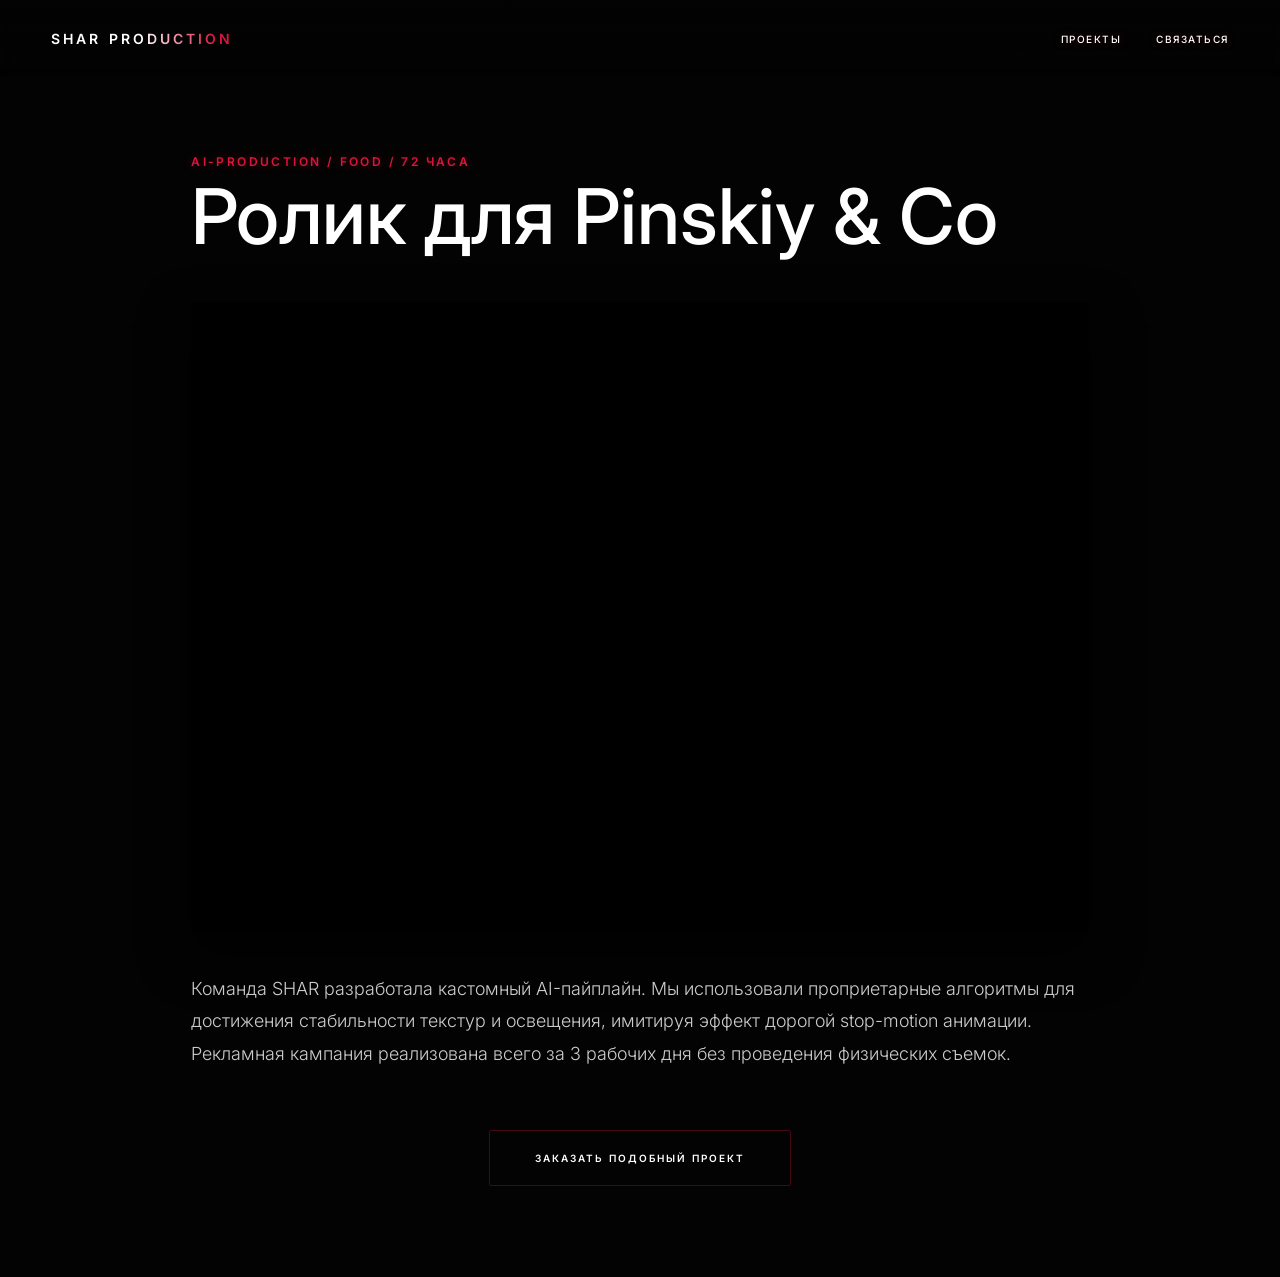
==== pinsky.html @ 938a5ae1 "Create pinsky.html" ====
<!DOCTYPE html>
<html lang="ru">
<head>
    <meta charset="UTF-8">
    <meta name="viewport" content="width=device-width, initial-scale=1.0">
    <title>Кейс Pinskiy & Co | AI Видеопродакшн SHAR</title>
    <link href="https://fonts.googleapis.com/css2?family=Inter:wght@300;400;500;600;700&display=swap" rel="stylesheet">
    <link rel="stylesheet" href="style.css">
    <style>
        .case-page { padding: 150px 4% 80px 4%; max-width: 1000px; margin: 0 auto; }
        .case-title { font-size: clamp(3rem, 6vw, 5rem); color: #fff; margin-bottom: 20px; font-weight: 500;}
        .case-text { font-size: 18px; color: #ccc; line-height: 1.8; margin-top: 40px; }
        .case-video { width: 100%; height: 70vh; background: #000; margin: 40px 0; border-radius: 2px; box-shadow: 0 20px 50px rgba(0,0,0,0.8); }
        .case-video iframe { width: 100%; height: 100%; border: none; }
    </style>
</head>
<body>

<div class="custom-cursor"></div>

<nav>
    <a href="index.html" class="logo"><span>SHAR</span> PRODUCTION</a>
    <div class="nav-right">
        <a href="index.html#work" class="nav-link">Проекты</a>
        <a href="index.html#order" class="nav-link">Связаться</a>
    </div>
</nav>

<div class="case-page fade-in-section">
    <span style="color: var(--brand-red); font-size: 12px; letter-spacing: 0.2em; text-transform: uppercase; font-weight: 600; text-shadow: 0 0 10px rgba(220,20,60,0.4);">AI-Production / Food / 72 часа</span>
    <h1 class="case-title">Ролик для Pinskiy & Co</h1>
    
    <div class="case-video">
        <iframe src="https://player.vimeo.com/video/1169962484" frameborder="0" allow="autoplay; fullscreen"></iframe>
    </div>

    <div class="case-text">
        <p>Команда SHAR разработала кастомный AI-пайплайн. Мы использовали проприетарные алгоритмы для достижения стабильности текстур и освещения, имитируя эффект дорогой stop-motion анимации.</p>
        <p>Рекламная кампания реализована всего за 3 рабочих дня без проведения физических съемок.</p>
        
        <div style="margin-top: 60px; text-align: center;">
            <a href="index.html#order" class="btn-minimal">ЗАКАЗАТЬ ПОДОБНЫЙ ПРОЕКТ</a>
        </div>
    </div>
</div>

<script src="script.js"></script>
</body>
</html>
---- style.css ----
/* ========== CSS VARIABLES ========== */
:root { 
    --brand-red: #DC143C; 
    --bg: #030303; 
    --white: #FFFFFF;
    --grey: rgba(255, 255, 255, 0.4);
    --line: rgba(255, 255, 255, 0.1);
    --aura-base: rgba(220, 20, 60, 0.35);
    --glow: rgba(220, 20, 60, 0.7);
    --aura-strong: rgba(220, 20, 60, 0.9);
    --pulse-glass: rgba(220, 20, 60, 0.05);
    --ease-luxe: cubic-bezier(0.16, 1, 0.3, 1);
}

/* ========== BASE RESET ========== */
* { margin: 0; padding: 0; box-sizing: border-box; }
html { scroll-behavior: smooth; }
body { 
    font-family: 'Inter', sans-serif; 
    background: var(--bg); 
    color: var(--white); 
    font-weight: 300; 
    -webkit-font-smoothing: antialiased; 
    overflow-x: hidden; 
    -webkit-tap-highlight-color: transparent !important;
    cursor: none; 
}

a, a:link, a:visited { 
    color: #ffffff !important; 
    text-decoration: none !important; 
    outline: none !important; 
    cursor: none; 
}

/* ========== CUSTOM CURSOR ========== */
.custom-cursor {
    width: 12px; height: 12px; border-radius: 50%;
    background: var(--brand-red); position: fixed; pointer-events: none;
    z-index: 100000; transform: translate(-50%, -50%);
    transition: width 0.3s var(--ease-luxe), height 0.3s var(--ease-luxe), opacity 0.3s;
    box-shadow: 0 0 20px var(--glow), 0 0 40px var(--aura-base); opacity: 0;
    will-change: transform, width, height;
}
.custom-cursor.active { opacity: 1; }
.custom-cursor.hover { width: 40px; height: 40px; background: rgba(220, 20, 60, 0.2); }

/* ========== SCROLL REVEAL ANIMATIONS ========== */
.fade-in-section { opacity: 0; transform: translateY(40px); transition: opacity 0.8s var(--ease-luxe), transform 0.8s var(--ease-luxe); will-change: opacity, transform; }
.fade-in-section.is-visible { opacity: 1; transform: translateY(0); }
.stagger-item { opacity: 0; transform: translateY(30px); transition: opacity 0.6s var(--ease-luxe), transform 0.6s var(--ease-luxe); will-change: opacity, transform; }
.stagger-item.is-visible { opacity: 1; transform: translateY(0); }

/* ========== KEYFRAME ANIMATIONS ========== */
@keyframes premium-pulse {
    0% { box-shadow: 0 0 8px var(--aura-base); border-color: rgba(220, 20, 60, 0.3); }
    50% { box-shadow: 0 0 25px var(--glow), 0 0 50px var(--aura-base); border-color: rgba(220, 20, 60, 0.7); }
    100% { box-shadow: 0 0 8px var(--aura-base); border-color: rgba(220, 20, 60, 0.3); }
}
@keyframes text-aura-hover {
    from { text-shadow: 0 0 10px var(--aura-base); }
    to { text-shadow: 0 0 18px var(--aura-strong), 0 0 35px var(--brand-red); color: #fff; }
}
@keyframes shimmer { to { background-position: 200% center; } }
@keyframes float { 0%, 100% { transform: translateY(0); } 50% { transform: translateY(-10px); } }
@keyframes pulse-glow { 0%, 100% { opacity: 0.6; } 50% { opacity: 1; } }

/* ========== NAVIGATION ========== */
nav { position: fixed; top: 0; left: 0; width: 100%; padding: 30px 4%; display: flex; justify-content: space-between; align-items: center; z-index: 90000; background: linear-gradient(to bottom, rgba(3,3,3,0.95) 0%, transparent 100%); backdrop-filter: blur(10px); }
.logo { font-size: 14px; font-weight: 600; letter-spacing: 0.22em; text-transform: uppercase; cursor: none; background: linear-gradient(90deg, #fff 0%, #fff 25%, var(--brand-red) 45%, var(--brand-red) 55%, #fff 75%, #fff 100%); background-size: 200% auto; -webkit-background-clip: text; -webkit-text-fill-color: transparent; animation: shimmer 7s linear infinite; }
.nav-right { display: flex; align-items: center; gap: 35px; }
.nav-link { font-size: 10px; text-transform: uppercase; letter-spacing: 0.15em; font-weight: 500; cursor: none; text-shadow: 0 0 10px var(--aura-base) !important; transition: all 0.4s var(--ease-luxe) !important; }
.nav-link:hover, .nav-link:active { animation: text-aura-hover 0.5s forwards !important; }
.phone-link { padding: 10px 18px; border-radius: 2px; background: transparent !important; cursor: none; border: 1px solid rgba(220, 20, 60, 0.3); font-size: 10px; text-transform: uppercase; letter-spacing: 0.15em; font-weight: 600; animation: premium-pulse 3s infinite ease-in-out !important; transition: all 0.4s var(--ease-luxe) !important; }
.phone-link:hover, .phone-link:active { background: var(--pulse-glass) !important; border-color: var(--brand-red) !important; box-shadow: 0 0 25px var(--aura-strong) !important; text-shadow: 0 0 8px rgba(255,255,255,0.7) !important; }

/* ========== HERO SECTION ========== */
.hero { position: relative; height: 100vh; display: flex; align-items: flex-end; padding: 0 4% 100px 4%; overflow: hidden; }
.video-bg { position: absolute; top: 0; left: 0; width: 100%; height: 100%; z-index: 1; pointer-events: none; background: #000; }
.video-bg iframe { width: 100vw; height: 56.25vw; min-height: 100vh; min-width: 177.77vh; position: absolute; top: 50%; left: 50%; transform: translate(-50%, -50%); }
.overlay { position: absolute; inset: 0; background: linear-gradient(0deg, rgba(3,3,3,0.95) 0%, transparent 50%), linear-gradient(90deg, rgba(3,3,3,0.7) 0%, transparent 60%); z-index: 2; }
.hero-content { position: relative; z-index: 10; max-width: 900px; will-change: transform; }
.hero-content h1 { font-size: clamp(3.5rem, 8vw, 6rem); font-weight: 600; letter-spacing: -0.03em; line-height: 0.9; margin-bottom: 30px; color: #fff; }
.hero-content h1 span { background: linear-gradient(90deg, #fff 0%, #fff 25%, var(--brand-red) 45%, var(--brand-red) 55%, #fff 75%, #fff 100%); background-size: 200% auto; -webkit-background-clip: text; -webkit-text-fill-color: transparent; animation: shimmer 9s linear infinite; }
.hero-content p { font-size: clamp(1rem, 1.8vw, 1.2rem); color: rgba(255,255,255,0.6); line-height: 1.7; max-width: 500px; font-weight: 300; }
.scroll-indicator { position: absolute; bottom: 40px; left: 50%; transform: translateX(-50%); z-index: 10; display: flex; flex-direction: column; align-items: center; gap: 10px; animation: float 2s ease-in-out infinite; }
.scroll-indicator span { font-size: 9px; letter-spacing: 0.2em; text-transform: uppercase; color: var(--grey); }
.scroll-indicator::after { content: ''; width: 1px; height: 40px; background: linear-gradient(to bottom, var(--brand-red), transparent); animation: pulse-glow 2s ease-in-out infinite; }

/* ========== SECTIONS ========== */
.section { padding: 140px 4%; border-top: 1px solid var(--line); position: relative; }
.label { font-size: 10px; color: var(--brand-red); text-transform: uppercase; letter-spacing: 0.3em; margin-bottom: 60px; display: flex; align-items: center; gap: 20px; font-weight: 600; text-shadow: 0 0 10px var(--aura-base); position: relative; }
.label::after { content: ''; height: 1px; flex-grow: 1; background: linear-gradient(to right, var(--line), transparent); }

/* ========== MANIFESTO ========== */
.manifesto { padding: 120px 4%; display: grid; grid-template-columns: 1fr 1.5fr; gap: 10%; align-items: center; }
.manifesto-title { font-size: 10px; color: var(--brand-red); text-transform: uppercase; letter-spacing: 0.3em; font-weight: 600; text-shadow: 0 0 12px var(--aura-base); }
.manifesto-text { font-size: clamp(2rem, 4vw, 3.5rem); line-height: 1.15; letter-spacing: -0.02em; font-weight: 500; color: #fff; }
.manifesto-text span { color: var(--brand-red); font-weight: 600; text-shadow: 0 0 20px var(--aura-base); }
.manifesto-sub { margin-top: 35px; font-size: clamp(1rem, 1.6vw, 1.1rem); color: var(--grey); line-height: 1.8; max-width: 650px; font-weight: 300; }
.manifesto-sub span { color: #fff; font-weight: 400; }

/* ========== SOCIAL PROOF ========== */
.social-proof { padding: 100px 4%; border-top: 1px solid var(--line); }
.stats-grid { display: grid; grid-template-columns: repeat(3, 1fr); gap: 60px; margin-bottom: 80px; }
.stat-item { text-align: center; }
.stat-number { font-size: clamp(3rem, 5vw, 4.5rem); font-weight: 600; color: var(--brand-red); line-height: 1; margin-bottom: 15px; text-shadow: 0 0 30px var(--aura-base); }
.stat-label { font-size: 11px; text-transform: uppercase; letter-spacing: 0.2em; color: var(--grey); }
.clients-grid { display: grid; grid-template-columns: repeat(4, 1fr); gap: 30px; margin-top: 60px; }
.client-logo { aspect-ratio: 16/9; border: 1px solid var(--line); border-radius: 2px; display: flex; align-items: center; justify-content: center; font-size: clamp(1.2rem, 2vw, 1.8rem); font-weight: 600; color: rgba(255,255,255,0.3); transition: all 0.4s var(--ease-luxe); background: rgba(255,255,255,0.01); }
.client-logo:hover { border-color: var(--brand-red); color: var(--brand-red); transform: translateY(-5px); box-shadow: 0 10px 40px rgba(220, 20, 60, 0.2); }

/* ========== PROJECTS GRID ========== */
.grid { display: grid; grid-template-columns: repeat(2, 1fr); gap: 2.5vw; }
.case { position: relative; aspect-ratio: 16/9; background: #0a0a0a; cursor: none; overflow: hidden; border-radius: 2px; transition: transform 0.6s var(--ease-luxe), box-shadow 0.6s var(--ease-luxe); }
.case:hover { transform: scale(1.02); box-shadow: 0 20px 60px rgba(0,0,0,0.8), 0 0 40px var(--aura-base); }
.case img { width: 100%; height: 100%; object-fit: cover; transition: transform 1.2s var(--ease-luxe), filter 0.6s var(--ease-luxe); filter: grayscale(0.7) brightness(0.5); }
.case:hover img { transform: scale(1.08); filter: grayscale(0) brightness(1); }
.case-info { position: absolute; inset: 0; padding: 45px; display: flex; flex-direction: column; justify-content: flex-end; background: linear-gradient(0deg, rgba(0,0,0,0.9) 0%, transparent 70%); opacity: 0; transition: opacity 0.5s var(--ease-luxe); }
.case:hover .case-info { opacity: 1; }
.case-info h3 { font-size: clamp(1.6rem, 2.2vw, 2.2rem); font-weight: 600; letter-spacing: -0.02em; color: #fff; margin-bottom: 10px; }
.watch-case-btn { display: inline-block; margin-top: 15px; padding: 12px 25px; border: 1px solid var(--brand-red); border-radius: 2px; font-size: 9px; text-transform: uppercase; letter-spacing: 0.2em; color: var(--brand-red); background: transparent; transition: all 0.3s var(--ease-luxe); }
.watch-case-btn:hover { background: var(--brand-red); color: #fff; box-shadow: 0 0 20px var(--glow); }

/* ========== TEAM GRID ========== */
.team-grid { display: grid; grid-template-columns: repeat(3, 1fr); gap: 60px 4%; }
.member { border-top: 1px solid var(--line); padding-top: 30px; transition: transform 0.4s var(--ease-luxe); transform-style: preserve-3d; perspective: 1000px; }
.member:hover { transform: translateY(-5px); }
.member::before { content: ''; display: block; width: 80px; height: 80px; border-radius: 50%; background: linear-gradient(135deg, var(--brand-red) 0%, rgba(220, 20, 60, 0.3) 100%); margin-bottom: 20px; box-shadow: 0 0 30px rgba(220, 20, 60, 0.3); }
.member h4 { font-size: clamp(1.15rem, 1.6vw, 1.4rem); font-weight: 500; margin-bottom: 10px; letter-spacing: -0.01em; color: #fff; }
.member p { font-size: 10px; text-transform: uppercase; color: var(--brand-red); letter-spacing: 0.15em; font-weight: 600; text-shadow: 0 0 10px var(--aura-base); }

/* ========== PRICING ========== */
.pricing-grid { display: grid; grid-template-columns: repeat(3, 1fr); gap: 25px; }
.price-card { padding: 55px 45px; border: 1px solid var(--line); transition: transform 0.6s var(--ease-luxe), border-color 0.6s var(--ease-luxe), box-shadow 0.6s var(--ease-luxe); border-radius: 2px; display: flex; flex-direction: column; background: rgba(255,255,255,0.005); }
.price-card:hover { transform: translateY(-8px); border-color: rgba(255,255,255,0.25); box-shadow: 0 20px 60px rgba(0,0,0,0.6); }
.price-card h3 { font-size: 10px; color: var(--brand-red); text-transform: uppercase; margin-bottom: 30px; letter-spacing: 0.2em; font-weight: 600; text-shadow: 0 0 10px var(--aura-base); }
.price-card .val { font-size: clamp(2rem, 2.8vw, 2.8rem); margin-bottom: 35px; font-weight: 500; letter-spacing: -0.02em; color: #fff; }
.price-card ul { list-style: none; flex-grow: 1; }
.price-card li { font-size: 13px; color: #ccc; margin-bottom: 18px; line-height: 1.6; border-bottom: 1px solid rgba(255,255,255,0.03); padding-bottom: 12px; }
.price-card li:last-child { border-bottom: none; }
.premium-pack { border-color: rgba(220, 20, 60, 0.4); box-shadow: 0 0 40px rgba(220, 20, 60, 0.15); transform: scale(1.02); }
.premium-pack:hover { box-shadow: 0 0 60px rgba(220, 20, 60, 0.3), 0 20px 60px rgba(0,0,0,0.6); }

/* ========== BUTTONS ========== */
.btn-minimal, .order-btn { display: inline-block; padding: 18px 45px; cursor: none; border-radius: 2px; background: transparent !important; text-align: center; font-size: 10px; text-transform: uppercase; letter-spacing: 0.2em; font-weight: 600; border: 1px solid rgba(220, 20, 60, 0.3); animation: premium-pulse 3s infinite ease-in-out !important; transition: all 0.4s var(--ease-luxe) !important; position: relative; overflow: hidden; color: #fff !important; }
.btn-minimal::after, .order-btn::after { content: ''; position: absolute; inset: 0; background: radial-gradient(circle, var(--brand-red) 0%, transparent 70%); opacity: 0; transform: scale(0); transition: transform 0.6s, opacity 0.6s; }
.btn-minimal.ripple::after, .order-btn.ripple::after { transform: scale(2); opacity: 0.3; }
.btn-minimal:hover, .btn-minimal:active, .order-btn:hover, .order-btn:active { background: var(--pulse-glass) !important; border-color: var(--brand-red) !important; box-shadow: 0 0 35px var(--aura-strong) !important; text-shadow: 0 0 5px #fff !important; transform: translateY(-2px); }
.order-btn { margin-top: 25px; padding: 18px; width: 100%; }

/* ========== JOURNAL ========== */
.journal-grid { display: grid; grid-template-columns: repeat(3, 1fr); gap: 25px; }
.journal-card { border: 1px solid var(--line); border-radius: 2px; overflow: hidden; display: flex; flex-direction: column; transition: all 0.5s var(--ease-luxe); background: rgba(255,255,255,0.01); cursor: none; }
.journal-card:hover { border-color: var(--brand-red); box-shadow: 0 0 30px var(--aura-base), 0 20px 60px rgba(0,0,0,0.6); transform: translateY(-8px); }
.j-img-wrap { width: 100%; aspect-ratio: 16/9; overflow: hidden; }
.j-img-wrap img { width: 100%; height: 100%; object-fit: cover; filter: grayscale(0.6) brightness(0.7); transition: transform 1s var(--ease-luxe), filter 0.6s var(--ease-luxe); }
.journal-card:hover .j-img-wrap img { filter: grayscale(0) brightness(1); transform: scale(1.1); }
.j-content { padding: 35px; display: flex; flex-direction: column; flex-grow: 1; }
.j-tag { font-size: 10px; color: var(--brand-red); text-transform: uppercase; letter-spacing: 0.15em; font-weight: 600; margin-bottom: 15px; text-shadow: 0 0 8px var(--aura-base); }
.j-title { font-size: 19px; font-weight: 500; line-height: 1.45; color: #fff; margin-bottom: 20px; letter-spacing: -0.01em; }
.j-read-time { font-size: 9px; color: var(--grey); text-transform: uppercase; letter-spacing: 0.15em; margin-bottom: 15px; }
.j-link { margin-top: auto; font-size: 10px; color: var(--grey) !important; text-transform: uppercase; letter-spacing: 0.2em; transition: 0.4s; }
.journal-card:hover .j-link { color: var(--brand-red) !important; text-shadow: 0 0 10px var(--aura-base) !important; }

/* ========== CONTACT FORM ========== */
.order-wrap { display: grid; grid-template-columns: 1fr 1.2fr; gap: 10%; align-items: start; }
.order-info h2 { font-size: clamp(2.8rem, 4.5vw, 4.5rem); font-weight: 500; line-height: 1; margin-bottom: 50px; letter-spacing: -0.03em; color: #fff; }
.order-info h2 span { color: var(--brand-red); text-shadow: 0 0 25px var(--aura-base); }
.c-item { margin-bottom: 30px; }
.c-item p { font-size: 10px; text-transform: uppercase; color: var(--brand-red); letter-spacing: 0.2em; margin-bottom: 12px; font-weight: 600; text-shadow: 0 0 8px var(--aura-base); }
.c-link, .c-address { font-size: clamp(1.15rem, 2.2vw, 1.35rem); font-weight: 300; display: block; width: fit-content; transition: all 0.4s var(--ease-luxe) !important; text-shadow: 0 0 10px var(--aura-base) !important; color: #fff !important; }
.c-link:hover, .c-link:active { animation: text-aura-hover 0.5s forwards !important; transform: translateX(5px); }

.form-input { width: 100%; background: transparent; border: none; border-bottom: 1px solid var(--line); color: #fff; padding: 28px 0; font-size: 16px; margin-bottom: 45px; outline: none; transition: border-color 0.4s var(--ease-luxe), box-shadow 0.4s var(--ease-luxe); font-family: inherit; position: relative; }
.form-input:focus { border-bottom-color: var(--brand-red); box-shadow: 0 15px 15px -15px var(--aura-base); }
.form-input.valid { border-bottom-color: #00ff00; }
.form-input.invalid { border-bottom-color: #ff0000; }

.btn-submit { background: transparent !important; color: #ffffff !important; padding: 24px; font-size: 11px; font-weight: 600; text-transform: uppercase; letter-spacing: 0.2em; cursor: none; width: 100%; border: 1px solid rgba(220, 20, 60, 0.3); border-radius: 2px; animation: premium-pulse 3s infinite ease-in-out !important; transition: all 0.4s var(--ease-luxe) !important; }
.btn-submit:hover, .btn-submit:active { background: var(--pulse-glass) !important; border-color: var(--brand-red) !important; box-shadow: 0 0 40px var(--aura-strong) !important; text-shadow: 0 0 5px #fff !important; }

/* ========== TOAST ========== */
.toast { position: fixed; bottom: 40px; right: 40px; padding: 20px 30px; background: rgba(0,0,0,0.95); border: 1px solid var(--brand-red); border-radius: 2px; color: #fff; font-size: 12px; text-transform: uppercase; letter-spacing: 0.15em; z-index: 50000; opacity: 0; transform: translateY(20px); transition: opacity 0.4s var(--ease-luxe), transform 0.4s var(--ease-luxe); box-shadow: 0 10px 40px rgba(220, 20, 60, 0.4); }
.toast.show { opacity: 1; transform: translateY(0); }

/* ========== MODALS ========== */
.modal { position: fixed; inset: 0; background: rgba(3,3,3,0.98); z-index: 100000; display: none; padding: 140px 4% 80px 4%; overflow-y: auto; backdrop-filter: blur(20px); }
.modal.active { display: block; animation: modalFadeIn 0.5s var(--ease-luxe); }
@keyframes modalFadeIn { from { opacity: 0; } to { opacity: 1; } }
.close-case { position: fixed; top: 140px; right: 4%; font-size: 11px; cursor: none; letter-spacing: 0.2em; font-weight: 600; z-index: 100001; text-shadow: 0 0 10px var(--aura-base) !important; transition: 0.3s; padding: 15px 25px; border: 1px solid var(--line); border-radius: 2px; background: rgba(0,0,0,0.5); backdrop-filter: blur(10px); color: #fff !important;}
.close-case:hover, .close-case:active { animation: text-aura-hover 0.5s forwards !important; border-color: var(--brand-red); box-shadow: 0 0 30px var(--aura-base); }
.m-video-container { width: 100%; height: 80vh; background: #000; margin-bottom: 80px; border-radius: 2px; overflow: hidden; box-shadow: 0 30px 80px rgba(0,0,0,0.9), 0 0 60px var(--aura-base); }
.m-video-container iframe { width: 100%; height: 100%; border: none; }
.m-content { max-width: 1200px; margin: 0 auto; display: grid; grid-template-columns: 1fr 1.5fr; gap: 100px; }
.m-header h2 { font-size: clamp(2.2rem, 4.5vw, 3.5rem); font-weight: 600; letter-spacing: -0.02em; margin-bottom: 18px; color: #fff; }
.m-header p { color: var(--brand-red); font-size: 12px; text-transform: uppercase; letter-spacing: 0.2em; font-weight: 600; text-shadow: 0 0 10px var(--aura-base); }
.m-details h5 { font-size: 10px; color: var(--grey); text-transform: uppercase; letter-spacing: 0.2em; margin-bottom: 18px; margin-top: 50px; font-weight: 600; }
.m-details h5:first-child { margin-top: 0; }
.m-details p { font-size: 16px; line-height: 1.85; color: #ccc; font-weight: 300; }
.m-cta-wrap { margin-top: 80px; padding-top: 60px; border-top: 1px solid var(--line); }
.project-metrics { display: grid; grid-template-columns: repeat(3, 1fr); gap: 30px; margin-top: 50px; padding-top: 50px; border-top: 1px solid var(--line); }
.metric-item { text-align: center; }
.metric-value { font-size: clamp(2rem, 3vw, 2.5rem); font-weight: 600; color: var(--brand-red); margin-bottom: 10px; }
.metric-label { font-size: 10px; text-transform: uppercase; color: var(--grey); letter-spacing: 0.15em; }

/* ========== RESPONSIVE - MOBILE ========== */
@media (max-width: 900px) { 
    nav { padding: 20px 6%; }
    .nav-link { display: none; }
    .logo { font-size: 12px; }
    .phone-link { padding: 8px 12px; font-size: 9px; }
    .hero { padding: 0 6% 80px 6%; }
    .hero-content h1 { font-size: clamp(2.5rem, 10vw, 4rem); }
    .scroll-indicator { display: none; }
    .manifesto { grid-template-columns: 1fr; gap: 40px; padding: 100px 6%; }
    .manifesto-text { font-size: clamp(1.8rem, 8vw, 2.5rem); }
    .section { padding: 100px 6%; }
    .grid { grid-template-columns: 1fr; gap: 25px; }
    .stats-grid { grid-template-columns: 1fr; gap: 40px; }
    .clients-grid { grid-template-columns: repeat(2, 1fr); gap: 20px; }
    .team-grid { grid-template-columns: 1fr 1fr; gap: 50px 25px; }
    .member::before { width: 60px; height: 60px; }
    .pricing-grid, .journal-grid { grid-template-columns: 1fr; gap: 25px; }
    .premium-pack { transform: scale(1); }
    .order-wrap { grid-template-columns: 1fr; gap: 60px; }
    .modal { padding: 100px 6% 80px 6%; }
    .close-case { top: 100px; right: 6%; }
    .m-video-container { height: 45vh; margin-bottom: 50px; margin-top: 40px; }
    .m-content { grid-template-columns: 1fr; gap: 50px; }
    .project-metrics { grid-template-columns: 1fr; gap: 30px; }
    .case-info { padding: 25px; opacity: 1; background: linear-gradient(0deg, rgba(0,0,0,0.95) 0%, transparent 100%); }
    .case img { filter: grayscale(0) brightness(0.7); }
    body { cursor: auto; }
    a, .nav-link, .phone-link, .btn-minimal, .order-btn, .btn-submit, .case, .journal-card, .close-case { cursor: pointer; }
    .custom-cursor { display: none; }
}

@media (max-width: 480px) { 
    .team-grid { grid-template-columns: 1fr; gap: 40px; }
    .stats-grid { gap: 30px; }
}

@media (prefers-reduced-motion: reduce) {
    *, *::before, *::after { animation-duration: 0.01ms !important; animation-iteration-count: 1 !important; transition-duration: 0.01ms !important; }
}
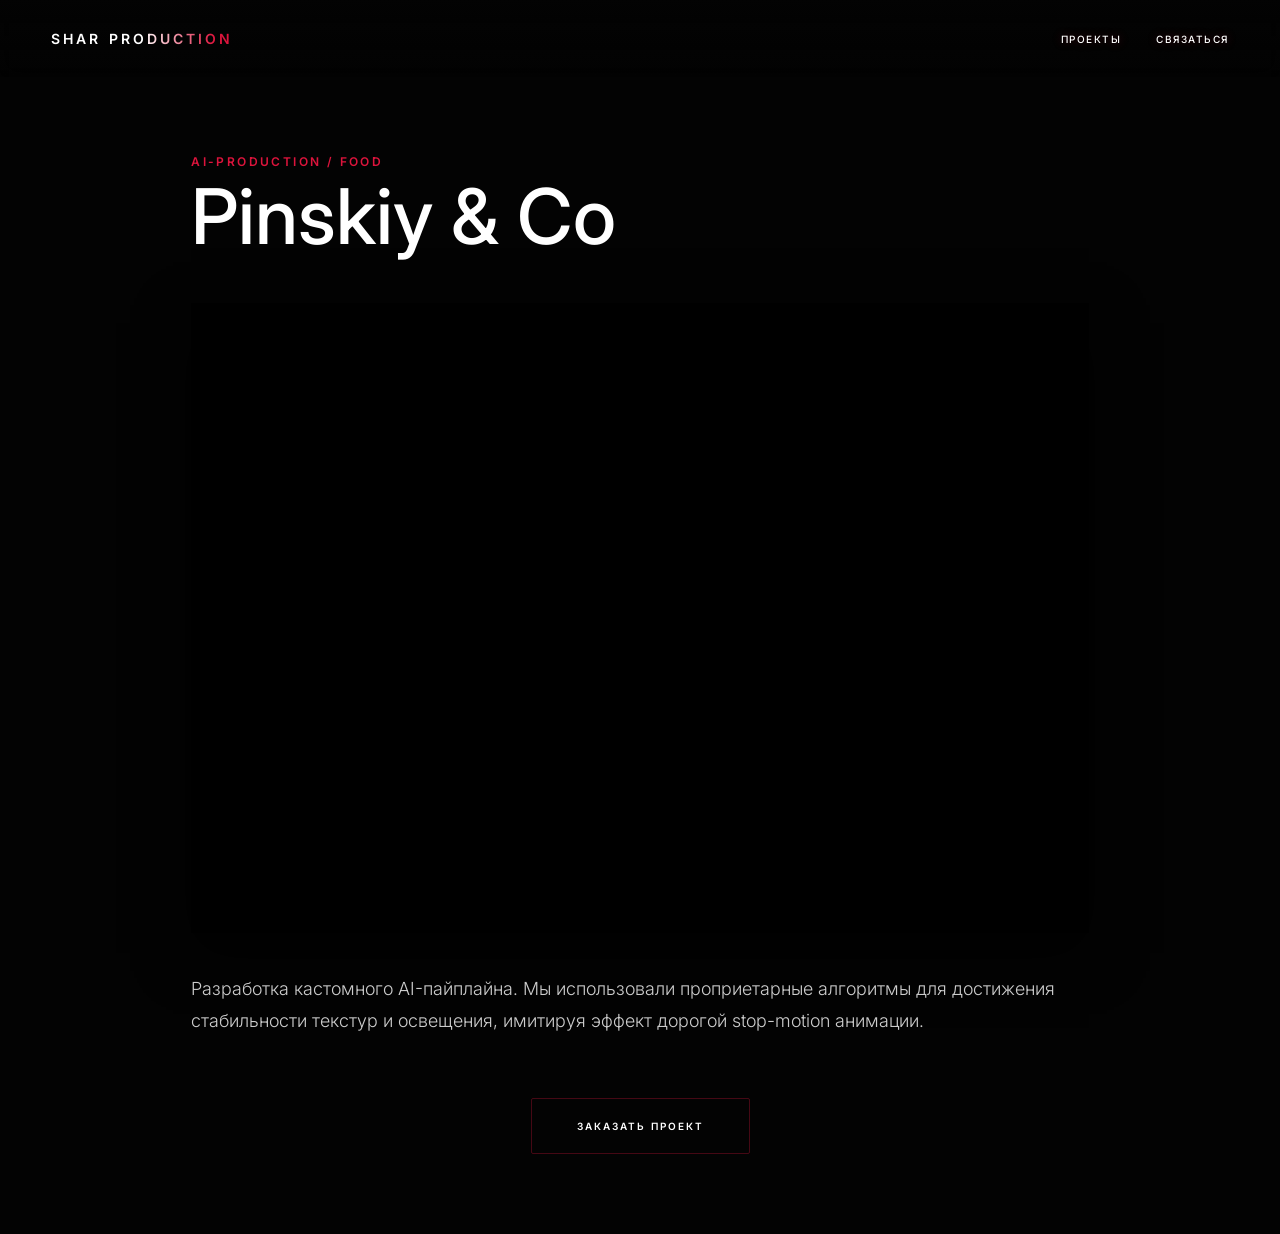
==== commit 3fd6dd62: "Update pinsky.html" ====
--- a/pinsky.html
+++ b/pinsky.html
@@ -3,47 +3,26 @@
 <head>
     <meta charset="UTF-8">
     <meta name="viewport" content="width=device-width, initial-scale=1.0">
-    <title>Кейс Pinskiy & Co | AI Видеопродакшн SHAR</title>
+    <title>Pinskiy & Co | SHAR Production</title>
     <link href="https://fonts.googleapis.com/css2?family=Inter:wght@300;400;500;600;700&display=swap" rel="stylesheet">
     <link rel="stylesheet" href="style.css">
-    <style>
-        .case-page { padding: 150px 4% 80px 4%; max-width: 1000px; margin: 0 auto; }
-        .case-title { font-size: clamp(3rem, 6vw, 5rem); color: #fff; margin-bottom: 20px; font-weight: 500;}
-        .case-text { font-size: 18px; color: #ccc; line-height: 1.8; margin-top: 40px; }
-        .case-video { width: 100%; height: 70vh; background: #000; margin: 40px 0; border-radius: 2px; box-shadow: 0 20px 50px rgba(0,0,0,0.8); }
-        .case-video iframe { width: 100%; height: 100%; border: none; }
-    </style>
+    <style>.case-page{padding:150px 4% 80px; max-width:1000px; margin:0 auto;} .c-title{font-size:clamp(3rem,6vw,5rem); color:#fff; margin-bottom:20px; font-weight:500;} .c-vid{width:100%; height:70vh; margin:40px 0; background:#000; box-shadow:0 20px 50px rgba(0,0,0,0.8);} .c-vid iframe{width:100%; height:100%; border:none;} .c-txt{font-size:18px; color:#ccc; line-height:1.8;}</style>
 </head>
 <body>
-
 <div class="custom-cursor"></div>
-
 <nav>
     <a href="index.html" class="logo"><span>SHAR</span> PRODUCTION</a>
-    <div class="nav-right">
-        <a href="index.html#work" class="nav-link">Проекты</a>
-        <a href="index.html#order" class="nav-link">Связаться</a>
-    </div>
+    <div class="nav-right"><a href="index.html#work" class="nav-link">Проекты</a><a href="index.html#order" class="nav-link">Связаться</a></div>
 </nav>
-
 <div class="case-page fade-in-section">
-    <span style="color: var(--brand-red); font-size: 12px; letter-spacing: 0.2em; text-transform: uppercase; font-weight: 600; text-shadow: 0 0 10px rgba(220,20,60,0.4);">AI-Production / Food / 72 часа</span>
-    <h1 class="case-title">Ролик для Pinskiy & Co</h1>
-    
-    <div class="case-video">
-        <iframe src="https://player.vimeo.com/video/1169962484" frameborder="0" allow="autoplay; fullscreen"></iframe>
-    </div>
-
-    <div class="case-text">
-        <p>Команда SHAR разработала кастомный AI-пайплайн. Мы использовали проприетарные алгоритмы для достижения стабильности текстур и освещения, имитируя эффект дорогой stop-motion анимации.</p>
-        <p>Рекламная кампания реализована всего за 3 рабочих дня без проведения физических съемок.</p>
-        
-        <div style="margin-top: 60px; text-align: center;">
-            <a href="index.html#order" class="btn-minimal">ЗАКАЗАТЬ ПОДОБНЫЙ ПРОЕКТ</a>
-        </div>
+    <span style="color:var(--brand-red); font-size:12px; letter-spacing:0.2em; text-transform:uppercase; font-weight:600;">AI-Production / Food</span>
+    <h1 class="c-title">Pinskiy & Co</h1>
+    <div class="c-vid"><iframe src="https://player.vimeo.com/video/1169962484" frameborder="0" allow="autoplay; fullscreen"></iframe></div>
+    <div class="c-txt">
+        <p>Разработка кастомного AI-пайплайна. Мы использовали проприетарные алгоритмы для достижения стабильности текстур и освещения, имитируя эффект дорогой stop-motion анимации.</p>
+        <div style="margin-top:60px; text-align:center;"><a href="index.html#order" class="btn-minimal">ЗАКАЗАТЬ ПРОЕКТ</a></div>
     </div>
 </div>
-
 <script src="script.js"></script>
 </body>
 </html>
--- a/style.css
+++ b/style.css
@@ -1,4 +1,3 @@
-/* ========== CSS VARIABLES ========== */
 :root { 
     --brand-red: #DC143C; 
     --bg: #030303; 
@@ -12,69 +11,33 @@
     --ease-luxe: cubic-bezier(0.16, 1, 0.3, 1);
 }
 
-/* ========== BASE RESET ========== */
 * { margin: 0; padding: 0; box-sizing: border-box; }
 html { scroll-behavior: smooth; }
-body { 
-    font-family: 'Inter', sans-serif; 
-    background: var(--bg); 
-    color: var(--white); 
-    font-weight: 300; 
-    -webkit-font-smoothing: antialiased; 
-    overflow-x: hidden; 
-    -webkit-tap-highlight-color: transparent !important;
-    cursor: none; 
-}
+body { font-family: 'Inter', sans-serif; background: var(--bg); color: var(--white); font-weight: 300; -webkit-font-smoothing: antialiased; overflow-x: hidden; -webkit-tap-highlight-color: transparent !important; cursor: none; }
+a { color: #ffffff !important; text-decoration: none !important; outline: none !important; cursor: none; }
 
-a, a:link, a:visited { 
-    color: #ffffff !important; 
-    text-decoration: none !important; 
-    outline: none !important; 
-    cursor: none; 
-}
-
-/* ========== CUSTOM CURSOR ========== */
-.custom-cursor {
-    width: 12px; height: 12px; border-radius: 50%;
-    background: var(--brand-red); position: fixed; pointer-events: none;
-    z-index: 100000; transform: translate(-50%, -50%);
-    transition: width 0.3s var(--ease-luxe), height 0.3s var(--ease-luxe), opacity 0.3s;
-    box-shadow: 0 0 20px var(--glow), 0 0 40px var(--aura-base); opacity: 0;
-    will-change: transform, width, height;
-}
+.custom-cursor { width: 12px; height: 12px; border-radius: 50%; background: var(--brand-red); position: fixed; pointer-events: none; z-index: 100000; transform: translate(-50%, -50%); transition: width 0.3s var(--ease-luxe), height 0.3s var(--ease-luxe), opacity 0.3s; box-shadow: 0 0 20px var(--glow), 0 0 40px var(--aura-base); opacity: 0; will-change: transform, width, height; }
 .custom-cursor.active { opacity: 1; }
 .custom-cursor.hover { width: 40px; height: 40px; background: rgba(220, 20, 60, 0.2); }
 
-/* ========== SCROLL REVEAL ANIMATIONS ========== */
 .fade-in-section { opacity: 0; transform: translateY(40px); transition: opacity 0.8s var(--ease-luxe), transform 0.8s var(--ease-luxe); will-change: opacity, transform; }
 .fade-in-section.is-visible { opacity: 1; transform: translateY(0); }
 .stagger-item { opacity: 0; transform: translateY(30px); transition: opacity 0.6s var(--ease-luxe), transform 0.6s var(--ease-luxe); will-change: opacity, transform; }
 .stagger-item.is-visible { opacity: 1; transform: translateY(0); }
 
-/* ========== KEYFRAME ANIMATIONS ========== */
-@keyframes premium-pulse {
-    0% { box-shadow: 0 0 8px var(--aura-base); border-color: rgba(220, 20, 60, 0.3); }
-    50% { box-shadow: 0 0 25px var(--glow), 0 0 50px var(--aura-base); border-color: rgba(220, 20, 60, 0.7); }
-    100% { box-shadow: 0 0 8px var(--aura-base); border-color: rgba(220, 20, 60, 0.3); }
-}
-@keyframes text-aura-hover {
-    from { text-shadow: 0 0 10px var(--aura-base); }
-    to { text-shadow: 0 0 18px var(--aura-strong), 0 0 35px var(--brand-red); color: #fff; }
-}
+@keyframes premium-pulse { 0% { box-shadow: 0 0 8px var(--aura-base); border-color: rgba(220, 20, 60, 0.3); } 50% { box-shadow: 0 0 25px var(--glow), 0 0 50px var(--aura-base); border-color: rgba(220, 20, 60, 0.7); } 100% { box-shadow: 0 0 8px var(--aura-base); border-color: rgba(220, 20, 60, 0.3); } }
+@keyframes text-aura-hover { from { text-shadow: 0 0 10px var(--aura-base); } to { text-shadow: 0 0 18px var(--aura-strong), 0 0 35px var(--brand-red); color: #fff; } }
 @keyframes shimmer { to { background-position: 200% center; } }
 @keyframes float { 0%, 100% { transform: translateY(0); } 50% { transform: translateY(-10px); } }
-@keyframes pulse-glow { 0%, 100% { opacity: 0.6; } 50% { opacity: 1; } }
 
-/* ========== NAVIGATION ========== */
 nav { position: fixed; top: 0; left: 0; width: 100%; padding: 30px 4%; display: flex; justify-content: space-between; align-items: center; z-index: 90000; background: linear-gradient(to bottom, rgba(3,3,3,0.95) 0%, transparent 100%); backdrop-filter: blur(10px); }
-.logo { font-size: 14px; font-weight: 600; letter-spacing: 0.22em; text-transform: uppercase; cursor: none; background: linear-gradient(90deg, #fff 0%, #fff 25%, var(--brand-red) 45%, var(--brand-red) 55%, #fff 75%, #fff 100%); background-size: 200% auto; -webkit-background-clip: text; -webkit-text-fill-color: transparent; animation: shimmer 7s linear infinite; }
+.logo { font-size: 14px; font-weight: 600; letter-spacing: 0.22em; text-transform: uppercase; background: linear-gradient(90deg, #fff 0%, #fff 25%, var(--brand-red) 45%, var(--brand-red) 55%, #fff 75%, #fff 100%); background-size: 200% auto; -webkit-background-clip: text; -webkit-text-fill-color: transparent; animation: shimmer 7s linear infinite; }
 .nav-right { display: flex; align-items: center; gap: 35px; }
-.nav-link { font-size: 10px; text-transform: uppercase; letter-spacing: 0.15em; font-weight: 500; cursor: none; text-shadow: 0 0 10px var(--aura-base) !important; transition: all 0.4s var(--ease-luxe) !important; }
+.nav-link { font-size: 10px; text-transform: uppercase; letter-spacing: 0.15em; font-weight: 500; text-shadow: 0 0 10px var(--aura-base) !important; transition: all 0.4s var(--ease-luxe) !important; }
 .nav-link:hover, .nav-link:active { animation: text-aura-hover 0.5s forwards !important; }
-.phone-link { padding: 10px 18px; border-radius: 2px; background: transparent !important; cursor: none; border: 1px solid rgba(220, 20, 60, 0.3); font-size: 10px; text-transform: uppercase; letter-spacing: 0.15em; font-weight: 600; animation: premium-pulse 3s infinite ease-in-out !important; transition: all 0.4s var(--ease-luxe) !important; }
-.phone-link:hover, .phone-link:active { background: var(--pulse-glass) !important; border-color: var(--brand-red) !important; box-shadow: 0 0 25px var(--aura-strong) !important; text-shadow: 0 0 8px rgba(255,255,255,0.7) !important; }
+.phone-link { padding: 10px 18px; border-radius: 2px; border: 1px solid rgba(220, 20, 60, 0.3); font-size: 10px; text-transform: uppercase; letter-spacing: 0.15em; font-weight: 600; animation: premium-pulse 3s infinite ease-in-out !important; transition: all 0.4s var(--ease-luxe) !important; }
+.phone-link:hover, .phone-link:active { background: var(--pulse-glass) !important; border-color: var(--brand-red) !important; box-shadow: 0 0 25px var(--aura-strong) !important; }
 
-/* ========== HERO SECTION ========== */
 .hero { position: relative; height: 100vh; display: flex; align-items: flex-end; padding: 0 4% 100px 4%; overflow: hidden; }
 .video-bg { position: absolute; top: 0; left: 0; width: 100%; height: 100%; z-index: 1; pointer-events: none; background: #000; }
 .video-bg iframe { width: 100vw; height: 56.25vw; min-height: 100vh; min-width: 177.77vh; position: absolute; top: 50%; left: 50%; transform: translate(-50%, -50%); }
@@ -85,22 +48,17 @@
 .hero-content p { font-size: clamp(1rem, 1.8vw, 1.2rem); color: rgba(255,255,255,0.6); line-height: 1.7; max-width: 500px; font-weight: 300; }
 .scroll-indicator { position: absolute; bottom: 40px; left: 50%; transform: translateX(-50%); z-index: 10; display: flex; flex-direction: column; align-items: center; gap: 10px; animation: float 2s ease-in-out infinite; }
 .scroll-indicator span { font-size: 9px; letter-spacing: 0.2em; text-transform: uppercase; color: var(--grey); }
-.scroll-indicator::after { content: ''; width: 1px; height: 40px; background: linear-gradient(to bottom, var(--brand-red), transparent); animation: pulse-glow 2s ease-in-out infinite; }
 
-/* ========== SECTIONS ========== */
 .section { padding: 140px 4%; border-top: 1px solid var(--line); position: relative; }
 .label { font-size: 10px; color: var(--brand-red); text-transform: uppercase; letter-spacing: 0.3em; margin-bottom: 60px; display: flex; align-items: center; gap: 20px; font-weight: 600; text-shadow: 0 0 10px var(--aura-base); position: relative; }
 .label::after { content: ''; height: 1px; flex-grow: 1; background: linear-gradient(to right, var(--line), transparent); }
 
-/* ========== MANIFESTO ========== */
 .manifesto { padding: 120px 4%; display: grid; grid-template-columns: 1fr 1.5fr; gap: 10%; align-items: center; }
 .manifesto-title { font-size: 10px; color: var(--brand-red); text-transform: uppercase; letter-spacing: 0.3em; font-weight: 600; text-shadow: 0 0 12px var(--aura-base); }
 .manifesto-text { font-size: clamp(2rem, 4vw, 3.5rem); line-height: 1.15; letter-spacing: -0.02em; font-weight: 500; color: #fff; }
 .manifesto-text span { color: var(--brand-red); font-weight: 600; text-shadow: 0 0 20px var(--aura-base); }
 .manifesto-sub { margin-top: 35px; font-size: clamp(1rem, 1.6vw, 1.1rem); color: var(--grey); line-height: 1.8; max-width: 650px; font-weight: 300; }
-.manifesto-sub span { color: #fff; font-weight: 400; }
 
-/* ========== SOCIAL PROOF ========== */
 .social-proof { padding: 100px 4%; border-top: 1px solid var(--line); }
 .stats-grid { display: grid; grid-template-columns: repeat(3, 1fr); gap: 60px; margin-bottom: 80px; }
 .stat-item { text-align: center; }
@@ -108,139 +66,80 @@
 .stat-label { font-size: 11px; text-transform: uppercase; letter-spacing: 0.2em; color: var(--grey); }
 .clients-grid { display: grid; grid-template-columns: repeat(4, 1fr); gap: 30px; margin-top: 60px; }
 .client-logo { aspect-ratio: 16/9; border: 1px solid var(--line); border-radius: 2px; display: flex; align-items: center; justify-content: center; font-size: clamp(1.2rem, 2vw, 1.8rem); font-weight: 600; color: rgba(255,255,255,0.3); transition: all 0.4s var(--ease-luxe); background: rgba(255,255,255,0.01); }
-.client-logo:hover { border-color: var(--brand-red); color: var(--brand-red); transform: translateY(-5px); box-shadow: 0 10px 40px rgba(220, 20, 60, 0.2); }
 
-/* ========== PROJECTS GRID ========== */
 .grid { display: grid; grid-template-columns: repeat(2, 1fr); gap: 2.5vw; }
-.case { position: relative; aspect-ratio: 16/9; background: #0a0a0a; cursor: none; overflow: hidden; border-radius: 2px; transition: transform 0.6s var(--ease-luxe), box-shadow 0.6s var(--ease-luxe); }
+.case { position: relative; aspect-ratio: 16/9; background: #0a0a0a; overflow: hidden; border-radius: 2px; transition: transform 0.6s var(--ease-luxe), box-shadow 0.6s var(--ease-luxe); }
 .case:hover { transform: scale(1.02); box-shadow: 0 20px 60px rgba(0,0,0,0.8), 0 0 40px var(--aura-base); }
 .case img { width: 100%; height: 100%; object-fit: cover; transition: transform 1.2s var(--ease-luxe), filter 0.6s var(--ease-luxe); filter: grayscale(0.7) brightness(0.5); }
 .case:hover img { transform: scale(1.08); filter: grayscale(0) brightness(1); }
 .case-info { position: absolute; inset: 0; padding: 45px; display: flex; flex-direction: column; justify-content: flex-end; background: linear-gradient(0deg, rgba(0,0,0,0.9) 0%, transparent 70%); opacity: 0; transition: opacity 0.5s var(--ease-luxe); }
 .case:hover .case-info { opacity: 1; }
-.case-info h3 { font-size: clamp(1.6rem, 2.2vw, 2.2rem); font-weight: 600; letter-spacing: -0.02em; color: #fff; margin-bottom: 10px; }
+.case-info h3 { font-size: clamp(1.6rem, 2.2vw, 2.2rem); font-weight: 600; color: #fff; margin-bottom: 10px; }
 .watch-case-btn { display: inline-block; margin-top: 15px; padding: 12px 25px; border: 1px solid var(--brand-red); border-radius: 2px; font-size: 9px; text-transform: uppercase; letter-spacing: 0.2em; color: var(--brand-red); background: transparent; transition: all 0.3s var(--ease-luxe); }
 .watch-case-btn:hover { background: var(--brand-red); color: #fff; box-shadow: 0 0 20px var(--glow); }
 
-/* ========== TEAM GRID ========== */
 .team-grid { display: grid; grid-template-columns: repeat(3, 1fr); gap: 60px 4%; }
-.member { border-top: 1px solid var(--line); padding-top: 30px; transition: transform 0.4s var(--ease-luxe); transform-style: preserve-3d; perspective: 1000px; }
+.member { border-top: 1px solid var(--line); padding-top: 30px; transition: transform 0.4s var(--ease-luxe); }
 .member:hover { transform: translateY(-5px); }
-.member::before { content: ''; display: block; width: 80px; height: 80px; border-radius: 50%; background: linear-gradient(135deg, var(--brand-red) 0%, rgba(220, 20, 60, 0.3) 100%); margin-bottom: 20px; box-shadow: 0 0 30px rgba(220, 20, 60, 0.3); }
-.member h4 { font-size: clamp(1.15rem, 1.6vw, 1.4rem); font-weight: 500; margin-bottom: 10px; letter-spacing: -0.01em; color: #fff; }
-.member p { font-size: 10px; text-transform: uppercase; color: var(--brand-red); letter-spacing: 0.15em; font-weight: 600; text-shadow: 0 0 10px var(--aura-base); }
+.member::before { content: ''; display: block; width: 80px; height: 80px; border-radius: 50%; background: linear-gradient(135deg, var(--brand-red) 0%, rgba(220, 20, 60, 0.3) 100%); margin-bottom: 20px; }
+.member h4 { font-size: clamp(1.15rem, 1.6vw, 1.4rem); font-weight: 500; margin-bottom: 10px; color: #fff; }
+.member p { font-size: 10px; text-transform: uppercase; color: var(--brand-red); letter-spacing: 0.15em; font-weight: 600; }
 
-/* ========== PRICING ========== */
 .pricing-grid { display: grid; grid-template-columns: repeat(3, 1fr); gap: 25px; }
-.price-card { padding: 55px 45px; border: 1px solid var(--line); transition: transform 0.6s var(--ease-luxe), border-color 0.6s var(--ease-luxe), box-shadow 0.6s var(--ease-luxe); border-radius: 2px; display: flex; flex-direction: column; background: rgba(255,255,255,0.005); }
-.price-card:hover { transform: translateY(-8px); border-color: rgba(255,255,255,0.25); box-shadow: 0 20px 60px rgba(0,0,0,0.6); }
-.price-card h3 { font-size: 10px; color: var(--brand-red); text-transform: uppercase; margin-bottom: 30px; letter-spacing: 0.2em; font-weight: 600; text-shadow: 0 0 10px var(--aura-base); }
-.price-card .val { font-size: clamp(2rem, 2.8vw, 2.8rem); margin-bottom: 35px; font-weight: 500; letter-spacing: -0.02em; color: #fff; }
+.price-card { padding: 55px 45px; border: 1px solid var(--line); transition: transform 0.6s var(--ease-luxe); border-radius: 2px; display: flex; flex-direction: column; background: rgba(255,255,255,0.005); }
+.price-card:hover { transform: translateY(-8px); border-color: rgba(255,255,255,0.25); }
+.price-card h3 { font-size: 10px; color: var(--brand-red); text-transform: uppercase; margin-bottom: 30px; letter-spacing: 0.2em; font-weight: 600; }
+.price-card .val { font-size: clamp(2rem, 2.8vw, 2.8rem); margin-bottom: 35px; color: #fff; }
 .price-card ul { list-style: none; flex-grow: 1; }
-.price-card li { font-size: 13px; color: #ccc; margin-bottom: 18px; line-height: 1.6; border-bottom: 1px solid rgba(255,255,255,0.03); padding-bottom: 12px; }
-.price-card li:last-child { border-bottom: none; }
-.premium-pack { border-color: rgba(220, 20, 60, 0.4); box-shadow: 0 0 40px rgba(220, 20, 60, 0.15); transform: scale(1.02); }
-.premium-pack:hover { box-shadow: 0 0 60px rgba(220, 20, 60, 0.3), 0 20px 60px rgba(0,0,0,0.6); }
+.price-card li { font-size: 13px; color: #ccc; margin-bottom: 18px; border-bottom: 1px solid rgba(255,255,255,0.03); padding-bottom: 12px; }
+.premium-pack { border-color: rgba(220, 20, 60, 0.4); transform: scale(1.02); }
 
-/* ========== BUTTONS ========== */
-.btn-minimal, .order-btn { display: inline-block; padding: 18px 45px; cursor: none; border-radius: 2px; background: transparent !important; text-align: center; font-size: 10px; text-transform: uppercase; letter-spacing: 0.2em; font-weight: 600; border: 1px solid rgba(220, 20, 60, 0.3); animation: premium-pulse 3s infinite ease-in-out !important; transition: all 0.4s var(--ease-luxe) !important; position: relative; overflow: hidden; color: #fff !important; }
-.btn-minimal::after, .order-btn::after { content: ''; position: absolute; inset: 0; background: radial-gradient(circle, var(--brand-red) 0%, transparent 70%); opacity: 0; transform: scale(0); transition: transform 0.6s, opacity 0.6s; }
-.btn-minimal.ripple::after, .order-btn.ripple::after { transform: scale(2); opacity: 0.3; }
-.btn-minimal:hover, .btn-minimal:active, .order-btn:hover, .order-btn:active { background: var(--pulse-glass) !important; border-color: var(--brand-red) !important; box-shadow: 0 0 35px var(--aura-strong) !important; text-shadow: 0 0 5px #fff !important; transform: translateY(-2px); }
+.btn-minimal, .order-btn { display: inline-block; padding: 18px 45px; border-radius: 2px; background: transparent !important; text-align: center; font-size: 10px; text-transform: uppercase; letter-spacing: 0.2em; font-weight: 600; border: 1px solid rgba(220, 20, 60, 0.3); transition: all 0.4s var(--ease-luxe) !important; color: #ffffff !important; }
+.btn-minimal:hover, .order-btn:hover, .btn-submit:hover { background: var(--pulse-glass) !important; border-color: var(--brand-red) !important; box-shadow: 0 0 35px var(--aura-strong) !important; text-shadow: 0 0 5px #fff !important; transform: translateY(-2px); }
 .order-btn { margin-top: 25px; padding: 18px; width: 100%; }
 
-/* ========== JOURNAL ========== */
 .journal-grid { display: grid; grid-template-columns: repeat(3, 1fr); gap: 25px; }
-.journal-card { border: 1px solid var(--line); border-radius: 2px; overflow: hidden; display: flex; flex-direction: column; transition: all 0.5s var(--ease-luxe); background: rgba(255,255,255,0.01); cursor: none; }
-.journal-card:hover { border-color: var(--brand-red); box-shadow: 0 0 30px var(--aura-base), 0 20px 60px rgba(0,0,0,0.6); transform: translateY(-8px); }
+.journal-card { border: 1px solid var(--line); border-radius: 2px; overflow: hidden; display: flex; flex-direction: column; transition: all 0.5s var(--ease-luxe); }
+.journal-card:hover { border-color: var(--brand-red); transform: translateY(-8px); }
 .j-img-wrap { width: 100%; aspect-ratio: 16/9; overflow: hidden; }
-.j-img-wrap img { width: 100%; height: 100%; object-fit: cover; filter: grayscale(0.6) brightness(0.7); transition: transform 1s var(--ease-luxe), filter 0.6s var(--ease-luxe); }
-.journal-card:hover .j-img-wrap img { filter: grayscale(0) brightness(1); transform: scale(1.1); }
+.j-img-wrap img { width: 100%; height: 100%; object-fit: cover; filter: grayscale(0.6); transition: 1s; }
+.journal-card:hover .j-img-wrap img { filter: grayscale(0); transform: scale(1.1); }
 .j-content { padding: 35px; display: flex; flex-direction: column; flex-grow: 1; }
-.j-tag { font-size: 10px; color: var(--brand-red); text-transform: uppercase; letter-spacing: 0.15em; font-weight: 600; margin-bottom: 15px; text-shadow: 0 0 8px var(--aura-base); }
-.j-title { font-size: 19px; font-weight: 500; line-height: 1.45; color: #fff; margin-bottom: 20px; letter-spacing: -0.01em; }
-.j-read-time { font-size: 9px; color: var(--grey); text-transform: uppercase; letter-spacing: 0.15em; margin-bottom: 15px; }
-.j-link { margin-top: auto; font-size: 10px; color: var(--grey) !important; text-transform: uppercase; letter-spacing: 0.2em; transition: 0.4s; }
-.journal-card:hover .j-link { color: var(--brand-red) !important; text-shadow: 0 0 10px var(--aura-base) !important; }
+.j-tag { font-size: 10px; color: var(--brand-red); text-transform: uppercase; margin-bottom: 15px; font-weight: 600; }
+.j-title { font-size: 19px; color: #fff; margin-bottom: 20px; }
 
-/* ========== CONTACT FORM ========== */
 .order-wrap { display: grid; grid-template-columns: 1fr 1.2fr; gap: 10%; align-items: start; }
-.order-info h2 { font-size: clamp(2.8rem, 4.5vw, 4.5rem); font-weight: 500; line-height: 1; margin-bottom: 50px; letter-spacing: -0.03em; color: #fff; }
-.order-info h2 span { color: var(--brand-red); text-shadow: 0 0 25px var(--aura-base); }
+.order-info h2 { font-size: clamp(2.8rem, 4.5vw, 4.5rem); font-weight: 500; color: #fff; margin-bottom: 50px; }
 .c-item { margin-bottom: 30px; }
-.c-item p { font-size: 10px; text-transform: uppercase; color: var(--brand-red); letter-spacing: 0.2em; margin-bottom: 12px; font-weight: 600; text-shadow: 0 0 8px var(--aura-base); }
-.c-link, .c-address { font-size: clamp(1.15rem, 2.2vw, 1.35rem); font-weight: 300; display: block; width: fit-content; transition: all 0.4s var(--ease-luxe) !important; text-shadow: 0 0 10px var(--aura-base) !important; color: #fff !important; }
-.c-link:hover, .c-link:active { animation: text-aura-hover 0.5s forwards !important; transform: translateX(5px); }
+.c-item p { font-size: 10px; color: var(--brand-red); text-transform: uppercase; letter-spacing: 0.2em; font-weight: 600; margin-bottom: 12px;}
+.c-link, .c-address { font-size: clamp(1.15rem, 2.2vw, 1.35rem); font-weight: 300; display: block; transition: all 0.4s var(--ease-luxe) !important; color: #fff !important; }
+.c-link:hover { animation: text-aura-hover 0.5s forwards !important; transform: translateX(5px); }
 
-.form-input { width: 100%; background: transparent; border: none; border-bottom: 1px solid var(--line); color: #fff; padding: 28px 0; font-size: 16px; margin-bottom: 45px; outline: none; transition: border-color 0.4s var(--ease-luxe), box-shadow 0.4s var(--ease-luxe); font-family: inherit; position: relative; }
-.form-input:focus { border-bottom-color: var(--brand-red); box-shadow: 0 15px 15px -15px var(--aura-base); }
-.form-input.valid { border-bottom-color: #00ff00; }
-.form-input.invalid { border-bottom-color: #ff0000; }
+.form-input { width: 100%; background: transparent; border: none; border-bottom: 1px solid var(--line); color: #fff; padding: 28px 0; font-size: 16px; margin-bottom: 45px; outline: none; }
+.form-input:focus { border-bottom-color: var(--brand-red); }
+.btn-submit { background: transparent !important; color: #ffffff !important; padding: 24px; font-size: 11px; font-weight: 600; text-transform: uppercase; letter-spacing: 0.2em; width: 100%; border: 1px solid rgba(220, 20, 60, 0.3); border-radius: 2px; transition: all 0.4s var(--ease-luxe) !important; }
 
-.btn-submit { background: transparent !important; color: #ffffff !important; padding: 24px; font-size: 11px; font-weight: 600; text-transform: uppercase; letter-spacing: 0.2em; cursor: none; width: 100%; border: 1px solid rgba(220, 20, 60, 0.3); border-radius: 2px; animation: premium-pulse 3s infinite ease-in-out !important; transition: all 0.4s var(--ease-luxe) !important; }
-.btn-submit:hover, .btn-submit:active { background: var(--pulse-glass) !important; border-color: var(--brand-red) !important; box-shadow: 0 0 40px var(--aura-strong) !important; text-shadow: 0 0 5px #fff !important; }
-
-/* ========== TOAST ========== */
-.toast { position: fixed; bottom: 40px; right: 40px; padding: 20px 30px; background: rgba(0,0,0,0.95); border: 1px solid var(--brand-red); border-radius: 2px; color: #fff; font-size: 12px; text-transform: uppercase; letter-spacing: 0.15em; z-index: 50000; opacity: 0; transform: translateY(20px); transition: opacity 0.4s var(--ease-luxe), transform 0.4s var(--ease-luxe); box-shadow: 0 10px 40px rgba(220, 20, 60, 0.4); }
-.toast.show { opacity: 1; transform: translateY(0); }
-
-/* ========== MODALS ========== */
-.modal { position: fixed; inset: 0; background: rgba(3,3,3,0.98); z-index: 100000; display: none; padding: 140px 4% 80px 4%; overflow-y: auto; backdrop-filter: blur(20px); }
-.modal.active { display: block; animation: modalFadeIn 0.5s var(--ease-luxe); }
-@keyframes modalFadeIn { from { opacity: 0; } to { opacity: 1; } }
-.close-case { position: fixed; top: 140px; right: 4%; font-size: 11px; cursor: none; letter-spacing: 0.2em; font-weight: 600; z-index: 100001; text-shadow: 0 0 10px var(--aura-base) !important; transition: 0.3s; padding: 15px 25px; border: 1px solid var(--line); border-radius: 2px; background: rgba(0,0,0,0.5); backdrop-filter: blur(10px); color: #fff !important;}
-.close-case:hover, .close-case:active { animation: text-aura-hover 0.5s forwards !important; border-color: var(--brand-red); box-shadow: 0 0 30px var(--aura-base); }
-.m-video-container { width: 100%; height: 80vh; background: #000; margin-bottom: 80px; border-radius: 2px; overflow: hidden; box-shadow: 0 30px 80px rgba(0,0,0,0.9), 0 0 60px var(--aura-base); }
+.modal { position: fixed; inset: 0; background: rgba(3,3,3,0.98); z-index: 1500; display: none; padding: 140px 4% 80px 4%; overflow-y: auto; backdrop-filter: blur(20px); }
+.modal.active { display: block; }
+.close-case { position: fixed; top: 140px; right: 4%; font-size: 11px; letter-spacing: 0.2em; font-weight: 600; z-index: 1600; padding: 15px 25px; border: 1px solid var(--line); border-radius: 2px; background: rgba(0,0,0,0.5); }
+.m-video-container { width: 100%; height: 80vh; background: #000; margin-bottom: 80px; box-shadow: 0 30px 80px rgba(0,0,0,0.9); }
 .m-video-container iframe { width: 100%; height: 100%; border: none; }
 .m-content { max-width: 1200px; margin: 0 auto; display: grid; grid-template-columns: 1fr 1.5fr; gap: 100px; }
-.m-header h2 { font-size: clamp(2.2rem, 4.5vw, 3.5rem); font-weight: 600; letter-spacing: -0.02em; margin-bottom: 18px; color: #fff; }
-.m-header p { color: var(--brand-red); font-size: 12px; text-transform: uppercase; letter-spacing: 0.2em; font-weight: 600; text-shadow: 0 0 10px var(--aura-base); }
-.m-details h5 { font-size: 10px; color: var(--grey); text-transform: uppercase; letter-spacing: 0.2em; margin-bottom: 18px; margin-top: 50px; font-weight: 600; }
-.m-details h5:first-child { margin-top: 0; }
-.m-details p { font-size: 16px; line-height: 1.85; color: #ccc; font-weight: 300; }
-.m-cta-wrap { margin-top: 80px; padding-top: 60px; border-top: 1px solid var(--line); }
+.m-header h2 { font-size: clamp(2.2rem, 4.5vw, 3.5rem); color: #fff; }
+.m-header p { color: var(--brand-red); font-size: 12px; text-transform: uppercase; letter-spacing: 0.2em; font-weight: 600; }
+.m-details p { font-size: 16px; line-height: 1.85; color: #ccc; }
 .project-metrics { display: grid; grid-template-columns: repeat(3, 1fr); gap: 30px; margin-top: 50px; padding-top: 50px; border-top: 1px solid var(--line); }
-.metric-item { text-align: center; }
 .metric-value { font-size: clamp(2rem, 3vw, 2.5rem); font-weight: 600; color: var(--brand-red); margin-bottom: 10px; }
 .metric-label { font-size: 10px; text-transform: uppercase; color: var(--grey); letter-spacing: 0.15em; }
 
-/* ========== RESPONSIVE - MOBILE ========== */
 @media (max-width: 900px) { 
-    nav { padding: 20px 6%; }
-    .nav-link { display: none; }
-    .logo { font-size: 12px; }
-    .phone-link { padding: 8px 12px; font-size: 9px; }
-    .hero { padding: 0 6% 80px 6%; }
-    .hero-content h1 { font-size: clamp(2.5rem, 10vw, 4rem); }
-    .scroll-indicator { display: none; }
-    .manifesto { grid-template-columns: 1fr; gap: 40px; padding: 100px 6%; }
-    .manifesto-text { font-size: clamp(1.8rem, 8vw, 2.5rem); }
-    .section { padding: 100px 6%; }
-    .grid { grid-template-columns: 1fr; gap: 25px; }
-    .stats-grid { grid-template-columns: 1fr; gap: 40px; }
-    .clients-grid { grid-template-columns: repeat(2, 1fr); gap: 20px; }
-    .team-grid { grid-template-columns: 1fr 1fr; gap: 50px 25px; }
-    .member::before { width: 60px; height: 60px; }
-    .pricing-grid, .journal-grid { grid-template-columns: 1fr; gap: 25px; }
-    .premium-pack { transform: scale(1); }
-    .order-wrap { grid-template-columns: 1fr; gap: 60px; }
-    .modal { padding: 100px 6% 80px 6%; }
-    .close-case { top: 100px; right: 6%; }
-    .m-video-container { height: 45vh; margin-bottom: 50px; margin-top: 40px; }
-    .m-content { grid-template-columns: 1fr; gap: 50px; }
-    .project-metrics { grid-template-columns: 1fr; gap: 30px; }
-    .case-info { padding: 25px; opacity: 1; background: linear-gradient(0deg, rgba(0,0,0,0.95) 0%, transparent 100%); }
-    .case img { filter: grayscale(0) brightness(0.7); }
-    body { cursor: auto; }
-    a, .nav-link, .phone-link, .btn-minimal, .order-btn, .btn-submit, .case, .journal-card, .close-case { cursor: pointer; }
-    .custom-cursor { display: none; }
+    nav { padding: 20px 6%; } .nav-link { display: none; }
+    .hero { padding: 0 6% 80px 6%; } .scroll-indicator { display: none; }
+    .manifesto, .section { padding: 100px 6%; grid-template-columns: 1fr; gap: 40px; }
+    .grid, .pricing-grid, .journal-grid, .stats-grid, .order-wrap, .m-content { grid-template-columns: 1fr; gap: 40px; }
+    .team-grid, .clients-grid { grid-template-columns: repeat(2, 1fr); gap: 25px; }
+    .modal { padding: 100px 6% 80px 6%; } .close-case { top: 100px; right: 6%; }
+    .m-video-container { height: 45vh; }
+    body { cursor: auto; } .custom-cursor { display: none; }
 }
-
-@media (max-width: 480px) { 
-    .team-grid { grid-template-columns: 1fr; gap: 40px; }
-    .stats-grid { gap: 30px; }
-}
-
-@media (prefers-reduced-motion: reduce) {
-    *, *::before, *::after { animation-duration: 0.01ms !important; animation-iteration-count: 1 !important; transition-duration: 0.01ms !important; }
-}
+@media (max-width: 480px) { .team-grid { grid-template-columns: 1fr; } }
